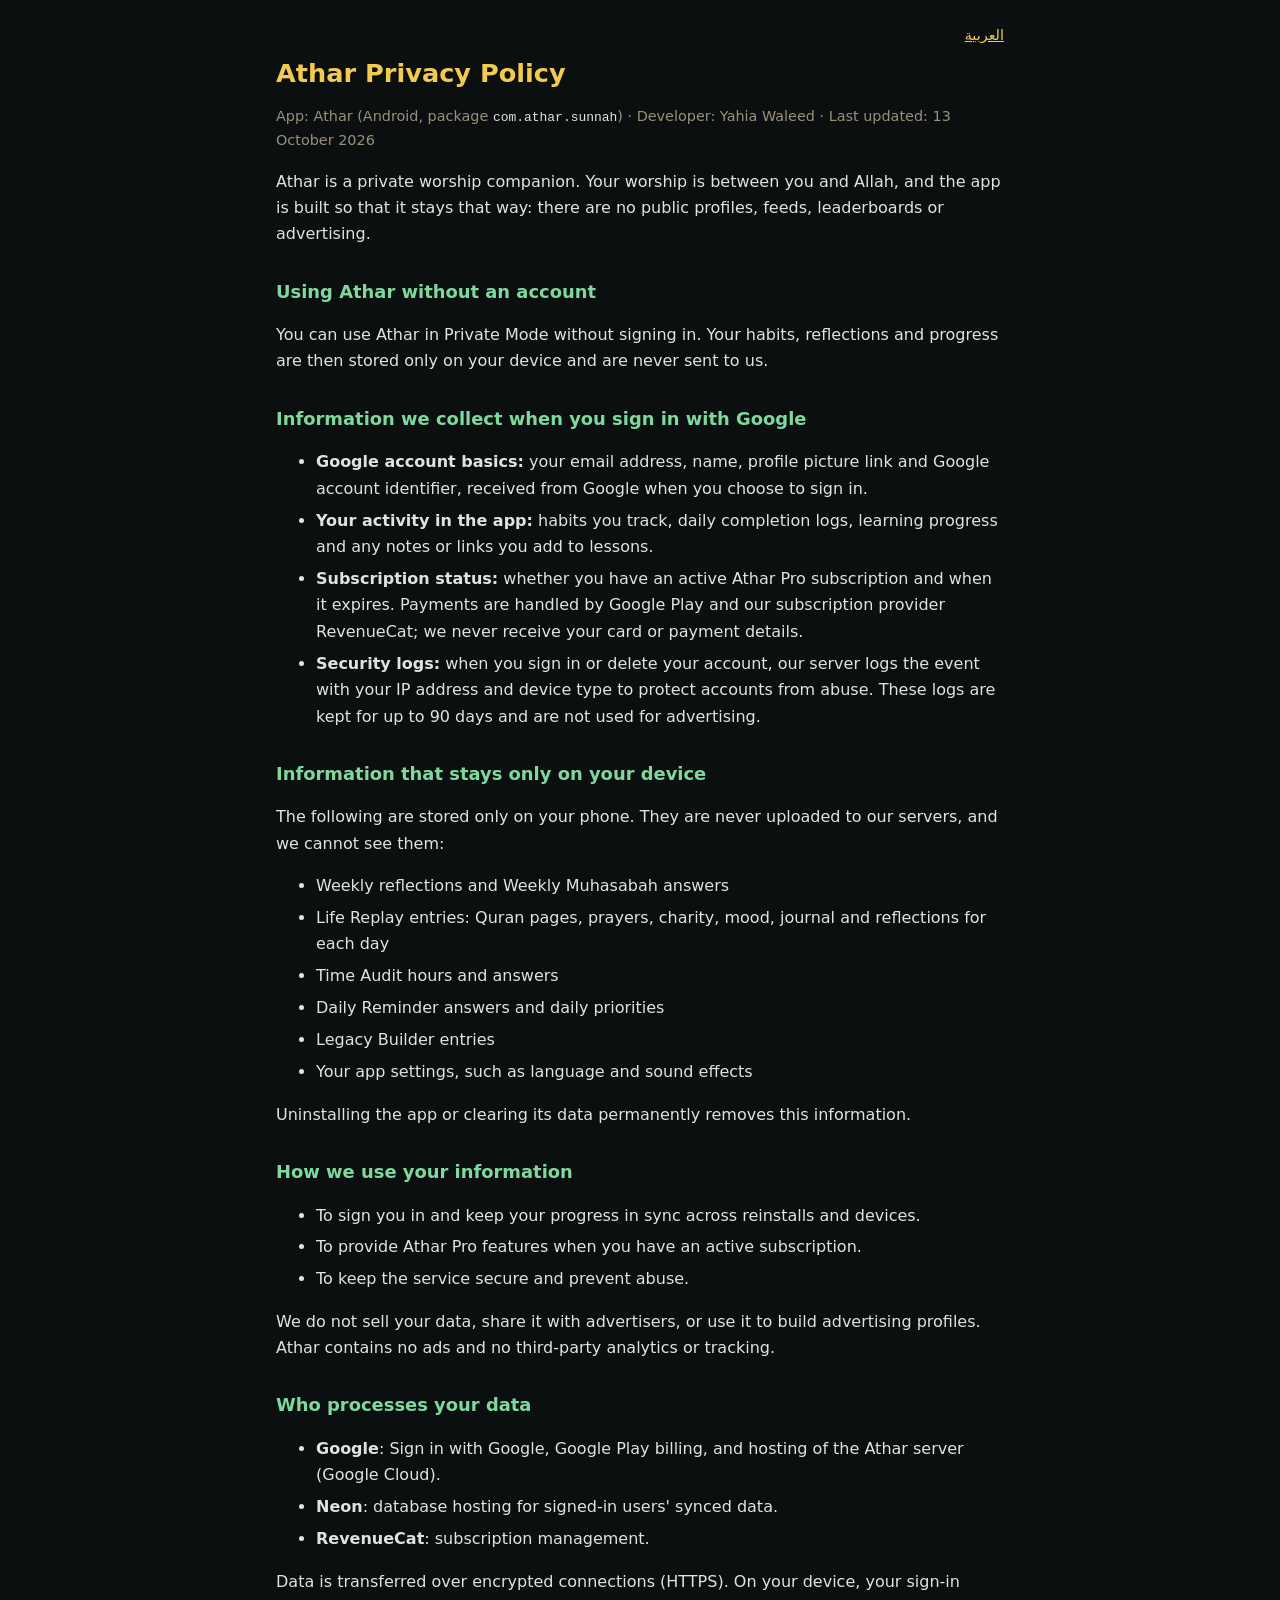
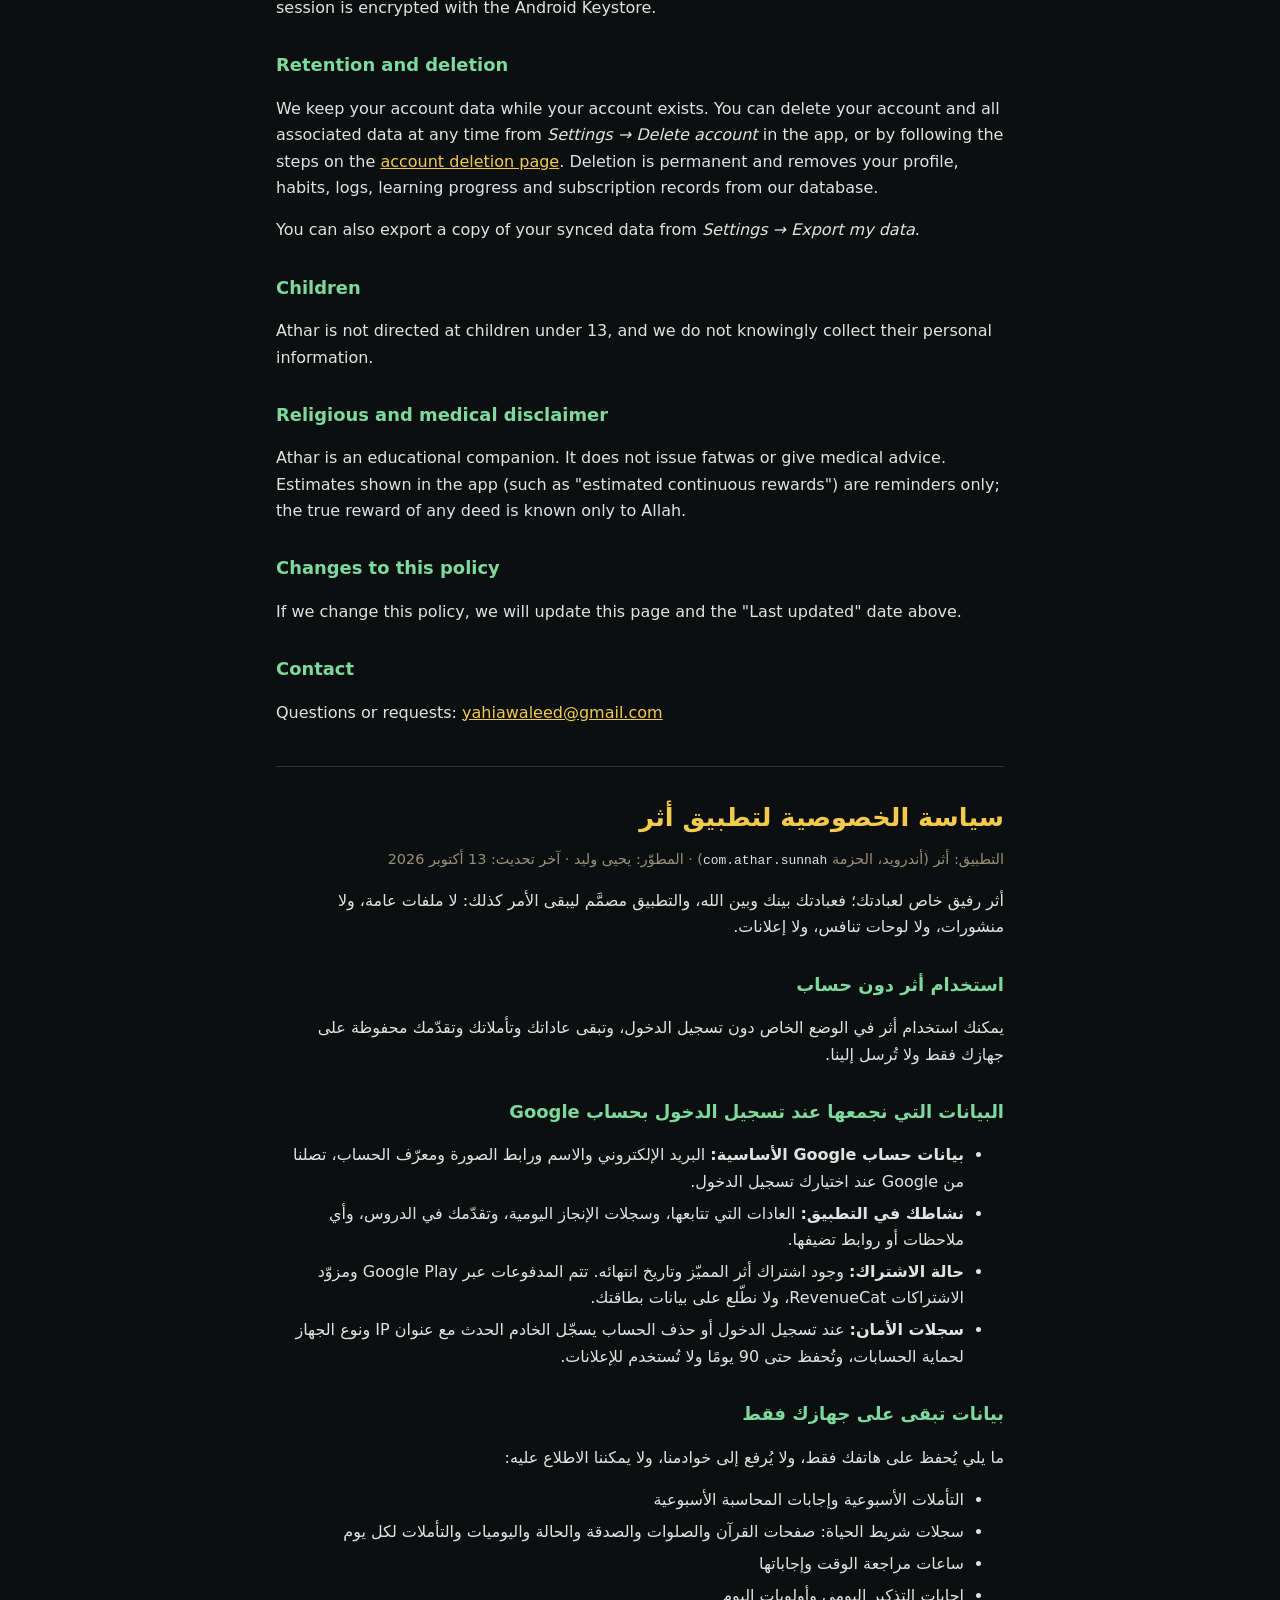
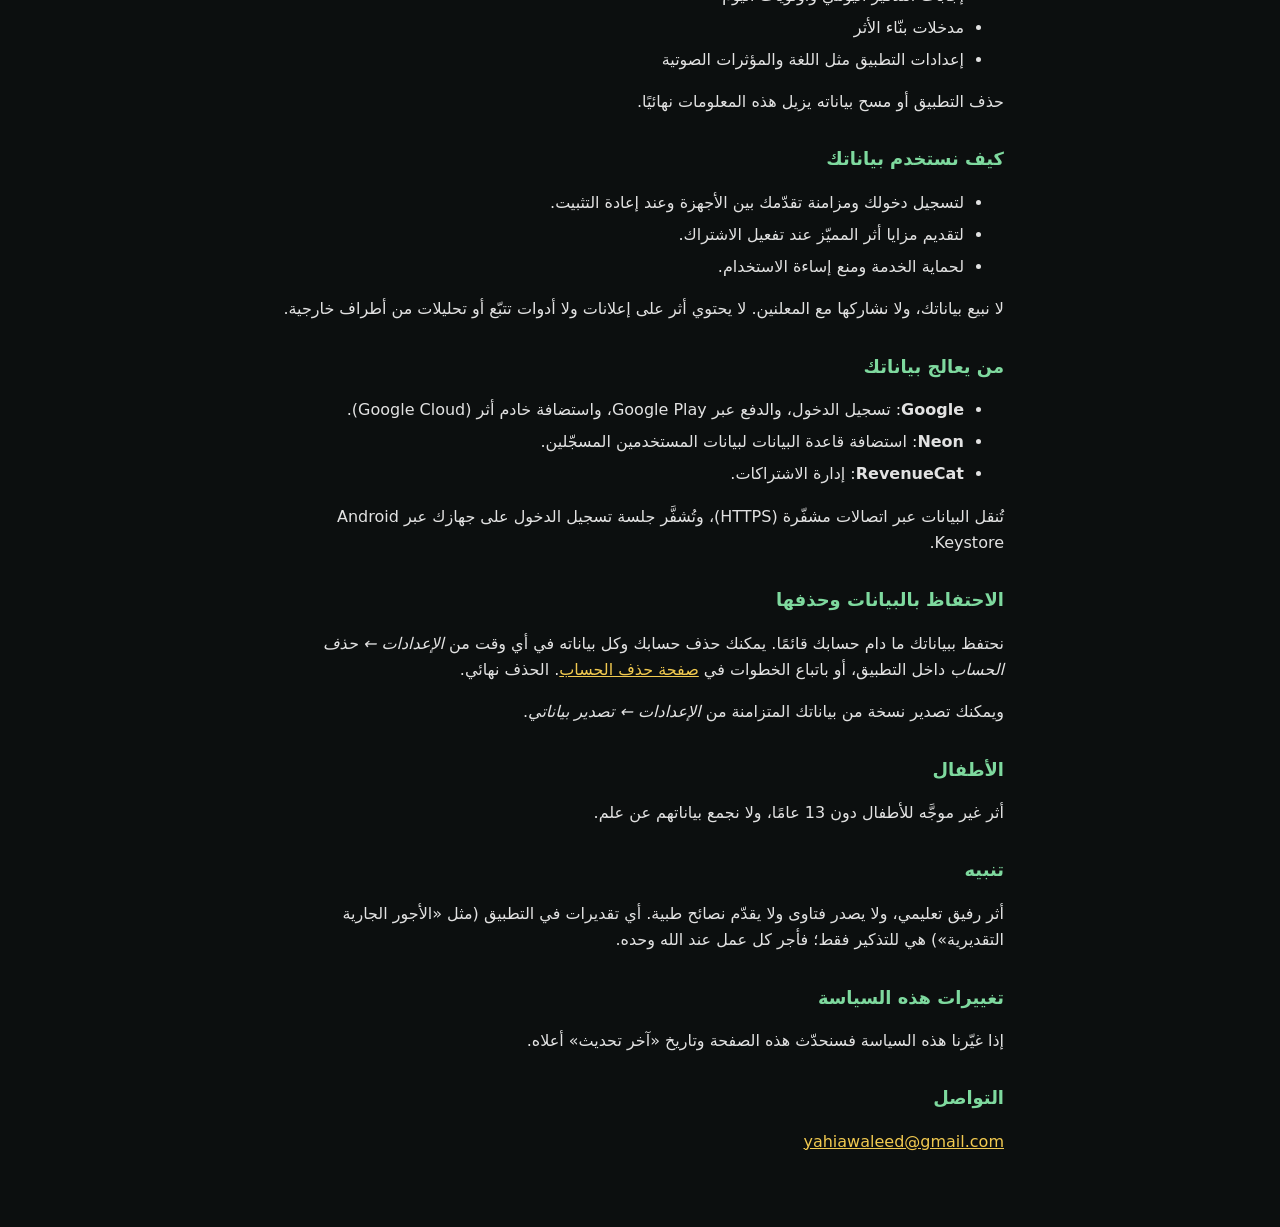
==== index.html @ e37eab5e "Add Athar privacy policy and account deletion pages Co-Authored-By: Claude Opus 5.5 <noreply@anthrop" ====
<!doctype html>
<html lang="en">
<head>
<meta charset="utf-8">
<meta name="viewport" content="width=device-width, initial-scale=1">
<title>Athar Privacy Policy</title>
<meta name="description" content="Privacy policy for Athar, a private worship companion app for Android.">
<link rel="stylesheet" href="style.css">
</head>
<body>
<nav class="top"><a href="#ar" class="lang">العربية</a></nav>

<section>
<h1>Athar Privacy Policy</h1>
<p class="muted">App: Athar (Android, package <code>com.athar.sunnah</code>) · Developer: Yahia Waleed · Last updated: 13 October 2026</p>
<p>Athar is a private worship companion. Your worship is between you and Allah, and the app is built so that it stays that way: there are no public profiles, feeds, leaderboards or advertising.</p>

<h2>Using Athar without an account</h2>
<p>You can use Athar in Private Mode without signing in. Your habits, reflections and progress are then stored only on your device and are never sent to us.</p>

<h2>Information we collect when you sign in with Google</h2>
<ul>
  <li><strong>Google account basics:</strong> your email address, name, profile picture link and Google account identifier, received from Google when you choose to sign in.</li>
  <li><strong>Your activity in the app:</strong> habits you track, daily completion logs, learning progress and any notes or links you add to lessons.</li>
  <li><strong>Subscription status:</strong> whether you have an active Athar Pro subscription and when it expires. Payments are handled by Google Play and our subscription provider RevenueCat; we never receive your card or payment details.</li>
  <li><strong>Security logs:</strong> when you sign in or delete your account, our server logs the event with your IP address and device type to protect accounts from abuse. These logs are kept for up to 90 days and are not used for advertising.</li>
</ul>

<h2>Information that stays only on your device</h2>
<p>The following are stored only on your phone. They are never uploaded to our servers, and we cannot see them:</p>
<ul>
  <li>Weekly reflections and Weekly Muhasabah answers</li>
  <li>Life Replay entries: Quran pages, prayers, charity, mood, journal and reflections for each day</li>
  <li>Time Audit hours and answers</li>
  <li>Daily Reminder answers and daily priorities</li>
  <li>Legacy Builder entries</li>
  <li>Your app settings, such as language and sound effects</li>
</ul>
<p>Uninstalling the app or clearing its data permanently removes this information.</p>

<h2>How we use your information</h2>
<ul>
  <li>To sign you in and keep your progress in sync across reinstalls and devices.</li>
  <li>To provide Athar Pro features when you have an active subscription.</li>
  <li>To keep the service secure and prevent abuse.</li>
</ul>
<p>We do not sell your data, share it with advertisers, or use it to build advertising profiles. Athar contains no ads and no third-party analytics or tracking.</p>

<h2>Who processes your data</h2>
<ul>
  <li><strong>Google</strong>: Sign in with Google, Google Play billing, and hosting of the Athar server (Google Cloud).</li>
  <li><strong>Neon</strong>: database hosting for signed-in users' synced data.</li>
  <li><strong>RevenueCat</strong>: subscription management.</li>
</ul>
<p>Data is transferred over encrypted connections (HTTPS). On your device, your sign-in session is encrypted with the Android Keystore.</p>

<h2>Retention and deletion</h2>
<p>We keep your account data while your account exists. You can delete your account and all associated data at any time from <em>Settings → Delete account</em> in the app, or by following the steps on the <a href="account-deletion.html">account deletion page</a>. Deletion is permanent and removes your profile, habits, logs, learning progress and subscription records from our database.</p>
<p>You can also export a copy of your synced data from <em>Settings → Export my data</em>.</p>

<h2>Children</h2>
<p>Athar is not directed at children under 13, and we do not knowingly collect their personal information.</p>

<h2>Religious and medical disclaimer</h2>
<p>Athar is an educational companion. It does not issue fatwas or give medical advice. Estimates shown in the app (such as "estimated continuous rewards") are reminders only; the true reward of any deed is known only to Allah.</p>

<h2>Changes to this policy</h2>
<p>If we change this policy, we will update this page and the "Last updated" date above.</p>

<h2>Contact</h2>
<p>Questions or requests: <a href="mailto:yahiawaleed@gmail.com">yahiawaleed@gmail.com</a></p>
</section>

<section dir="rtl" lang="ar" id="ar">
<h1>سياسة الخصوصية لتطبيق أثر</h1>
<p class="muted">التطبيق: أثر (أندرويد، الحزمة <code>com.athar.sunnah</code>) · المطوّر: يحيى وليد · آخر تحديث: 13 أكتوبر 2026</p>
<p>أثر رفيق خاص لعبادتك؛ فعبادتك بينك وبين الله، والتطبيق مصمَّم ليبقى الأمر كذلك: لا ملفات عامة، ولا منشورات، ولا لوحات تنافس، ولا إعلانات.</p>

<h2>استخدام أثر دون حساب</h2>
<p>يمكنك استخدام أثر في الوضع الخاص دون تسجيل الدخول، وتبقى عاداتك وتأملاتك وتقدّمك محفوظة على جهازك فقط ولا تُرسل إلينا.</p>

<h2>البيانات التي نجمعها عند تسجيل الدخول بحساب Google</h2>
<ul>
  <li><strong>بيانات حساب Google الأساسية:</strong> البريد الإلكتروني والاسم ورابط الصورة ومعرّف الحساب، تصلنا من Google عند اختيارك تسجيل الدخول.</li>
  <li><strong>نشاطك في التطبيق:</strong> العادات التي تتابعها، وسجلات الإنجاز اليومية، وتقدّمك في الدروس، وأي ملاحظات أو روابط تضيفها.</li>
  <li><strong>حالة الاشتراك:</strong> وجود اشتراك أثر المميّز وتاريخ انتهائه. تتم المدفوعات عبر Google Play ومزوّد الاشتراكات RevenueCat، ولا نطّلع على بيانات بطاقتك.</li>
  <li><strong>سجلات الأمان:</strong> عند تسجيل الدخول أو حذف الحساب يسجّل الخادم الحدث مع عنوان IP ونوع الجهاز لحماية الحسابات، وتُحفظ حتى 90 يومًا ولا تُستخدم للإعلانات.</li>
</ul>

<h2>بيانات تبقى على جهازك فقط</h2>
<p>ما يلي يُحفظ على هاتفك فقط، ولا يُرفع إلى خوادمنا، ولا يمكننا الاطلاع عليه:</p>
<ul>
  <li>التأملات الأسبوعية وإجابات المحاسبة الأسبوعية</li>
  <li>سجلات شريط الحياة: صفحات القرآن والصلوات والصدقة والحالة واليوميات والتأملات لكل يوم</li>
  <li>ساعات مراجعة الوقت وإجاباتها</li>
  <li>إجابات التذكير اليومي وأولويات اليوم</li>
  <li>مدخلات بنّاء الأثر</li>
  <li>إعدادات التطبيق مثل اللغة والمؤثرات الصوتية</li>
</ul>
<p>حذف التطبيق أو مسح بياناته يزيل هذه المعلومات نهائيًا.</p>

<h2>كيف نستخدم بياناتك</h2>
<ul>
  <li>لتسجيل دخولك ومزامنة تقدّمك بين الأجهزة وعند إعادة التثبيت.</li>
  <li>لتقديم مزايا أثر المميّز عند تفعيل الاشتراك.</li>
  <li>لحماية الخدمة ومنع إساءة الاستخدام.</li>
</ul>
<p>لا نبيع بياناتك، ولا نشاركها مع المعلنين. لا يحتوي أثر على إعلانات ولا أدوات تتبّع أو تحليلات من أطراف خارجية.</p>

<h2>من يعالج بياناتك</h2>
<ul>
  <li><strong>Google</strong>: تسجيل الدخول، والدفع عبر Google Play، واستضافة خادم أثر (Google Cloud).</li>
  <li><strong>Neon</strong>: استضافة قاعدة البيانات لبيانات المستخدمين المسجّلين.</li>
  <li><strong>RevenueCat</strong>: إدارة الاشتراكات.</li>
</ul>
<p>تُنقل البيانات عبر اتصالات مشفّرة (HTTPS)، وتُشفَّر جلسة تسجيل الدخول على جهازك عبر Android Keystore.</p>

<h2>الاحتفاظ بالبيانات وحذفها</h2>
<p>نحتفظ ببياناتك ما دام حسابك قائمًا. يمكنك حذف حسابك وكل بياناته في أي وقت من <em>الإعدادات ← حذف الحساب</em> داخل التطبيق، أو باتباع الخطوات في <a href="account-deletion.html">صفحة حذف الحساب</a>. الحذف نهائي.</p>
<p>ويمكنك تصدير نسخة من بياناتك المتزامنة من <em>الإعدادات ← تصدير بياناتي</em>.</p>

<h2>الأطفال</h2>
<p>أثر غير موجَّه للأطفال دون 13 عامًا، ولا نجمع بياناتهم عن علم.</p>

<h2>تنبيه</h2>
<p>أثر رفيق تعليمي، ولا يصدر فتاوى ولا يقدّم نصائح طبية. أي تقديرات في التطبيق (مثل «الأجور الجارية التقديرية») هي للتذكير فقط؛ فأجر كل عمل عند الله وحده.</p>

<h2>تغييرات هذه السياسة</h2>
<p>إذا غيّرنا هذه السياسة فسنحدّث هذه الصفحة وتاريخ «آخر تحديث» أعلاه.</p>

<h2>التواصل</h2>
<p><a href="mailto:yahiawaleed@gmail.com">yahiawaleed@gmail.com</a></p>
</section>
</body>
</html>
---- style.css ----
:root {
  color-scheme: dark;
  --bg: #0c0f0f;
  --text: #e2e2e2;
  --gold: #f2ca50;
  --emerald: #7ed99e;
  --muted: #99907c;
  --line: #333535;
}

* { box-sizing: border-box; }

body {
  margin: 0 auto;
  max-width: 760px;
  padding: 24px 16px 56px;
  background: var(--bg);
  color: var(--text);
  font-family: system-ui, -apple-system, "Segoe UI", Roboto, Tahoma, sans-serif;
  line-height: 1.65;
  overflow-wrap: break-word;
}

nav.top { text-align: end; font-size: 0.9rem; }
a { color: var(--gold); }
h1 { color: var(--gold); font-size: 1.6rem; line-height: 1.3; margin: 0.6rem 0 0.2rem; }
h2 { color: var(--emerald); font-size: 1.12rem; margin-top: 1.8rem; }
.muted { color: var(--muted); font-size: 0.9rem; }
code { font-size: 0.9em; color: var(--text); }
li { margin-bottom: 0.35rem; }

section[dir="rtl"] {
  border-top: 1px solid var(--line);
  margin-top: 2.5rem;
  padding-top: 1.5rem;
}
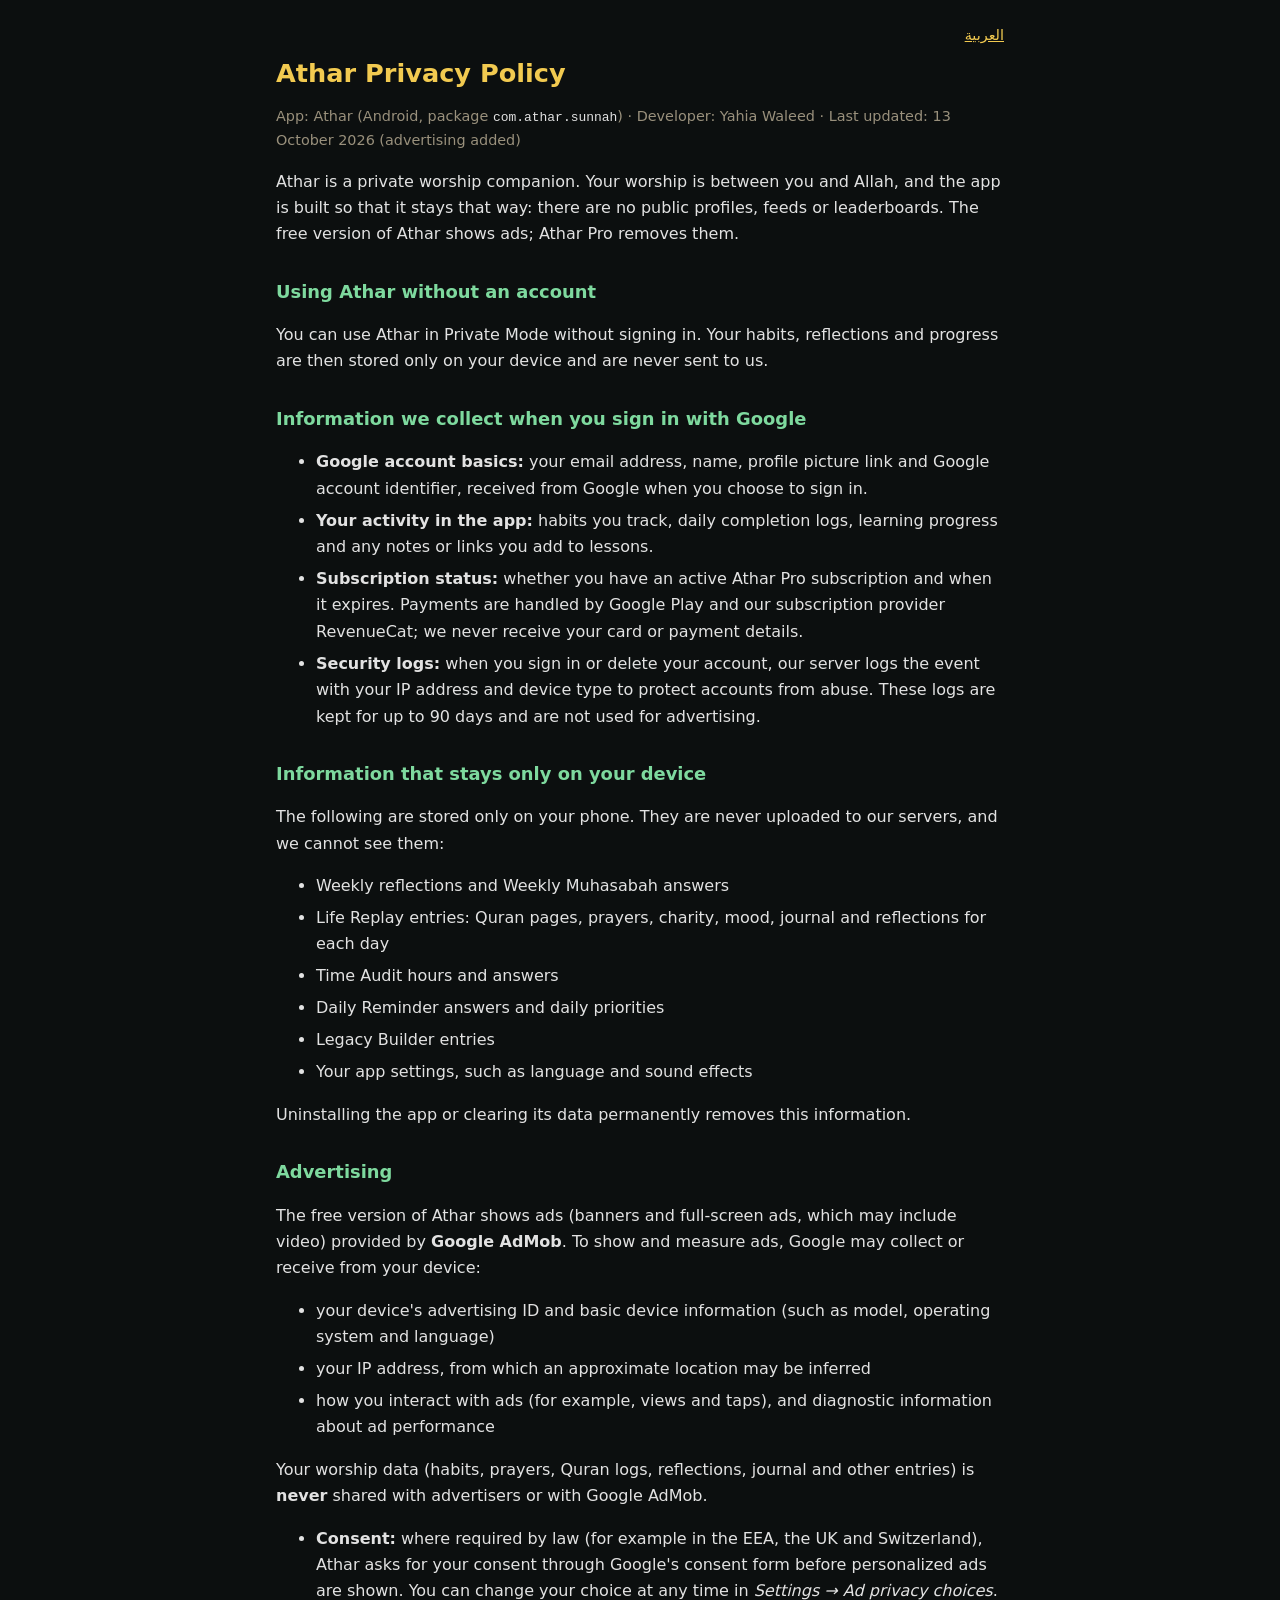
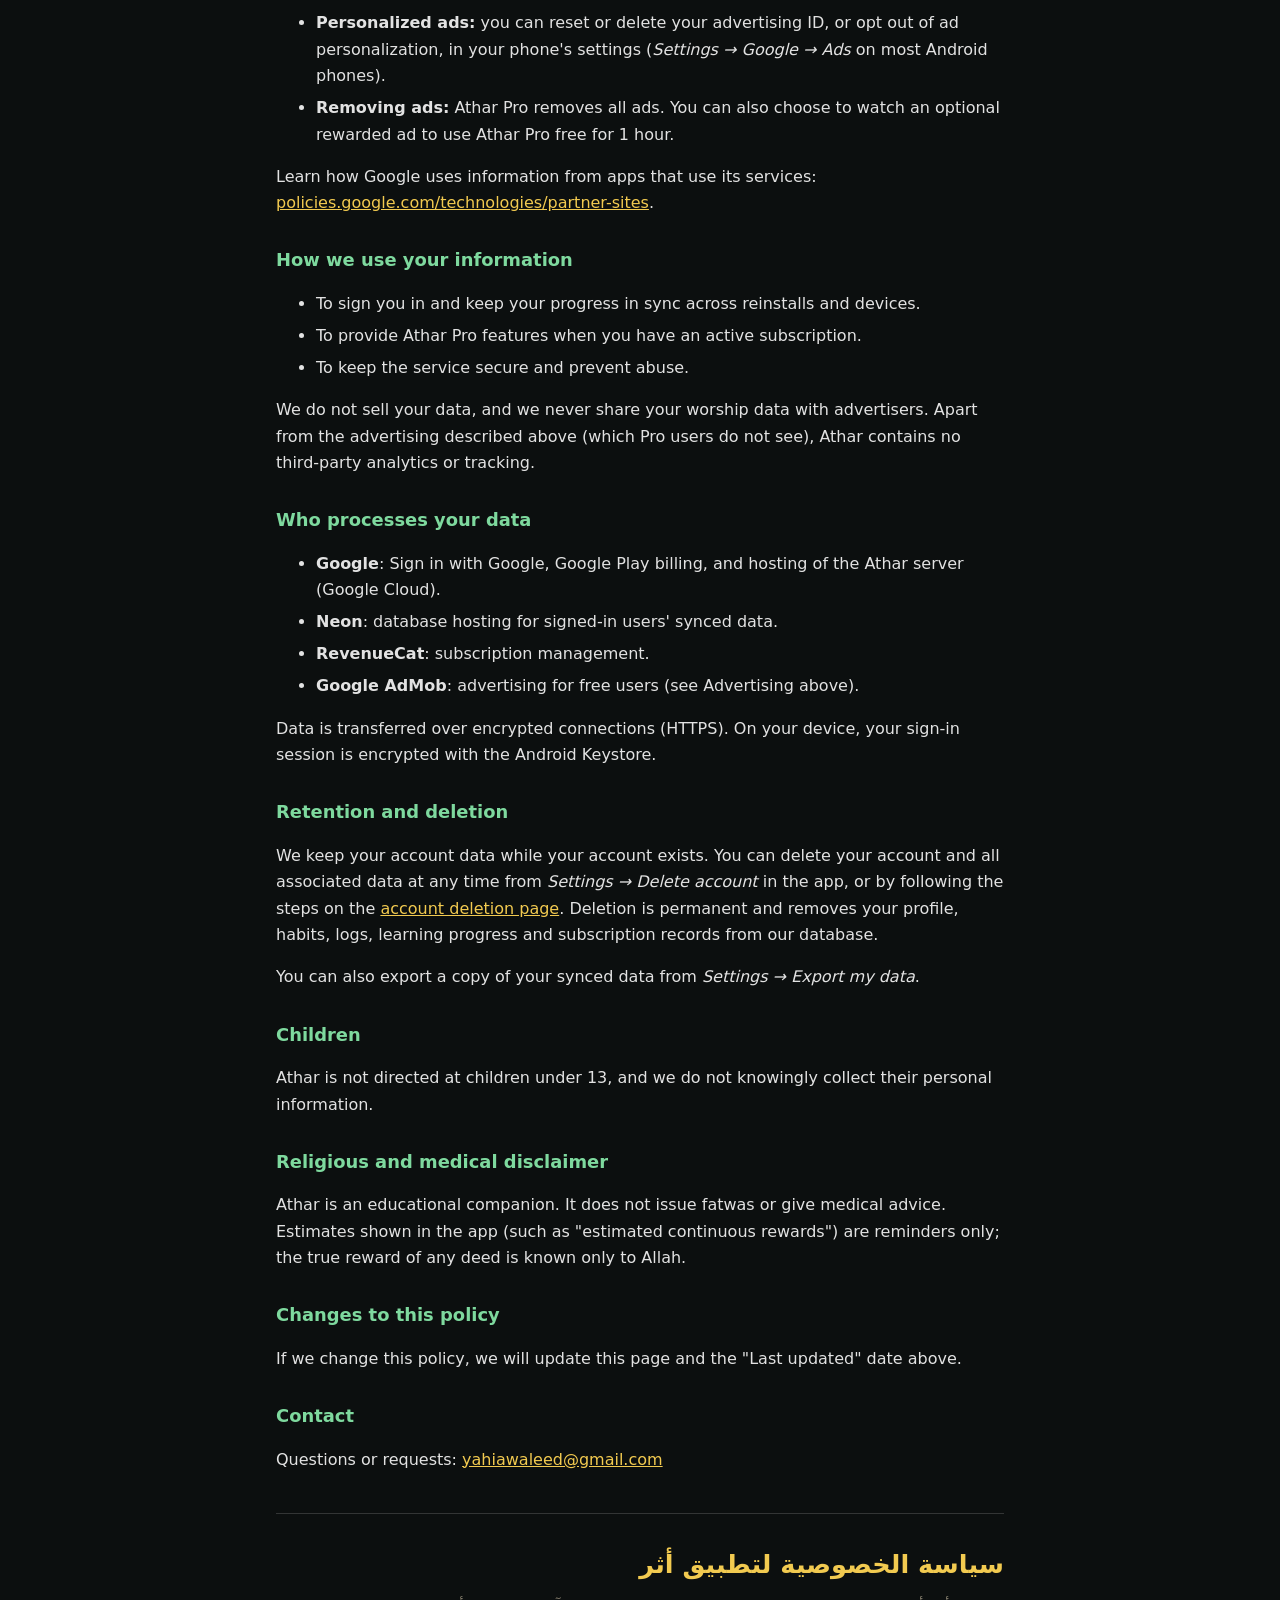
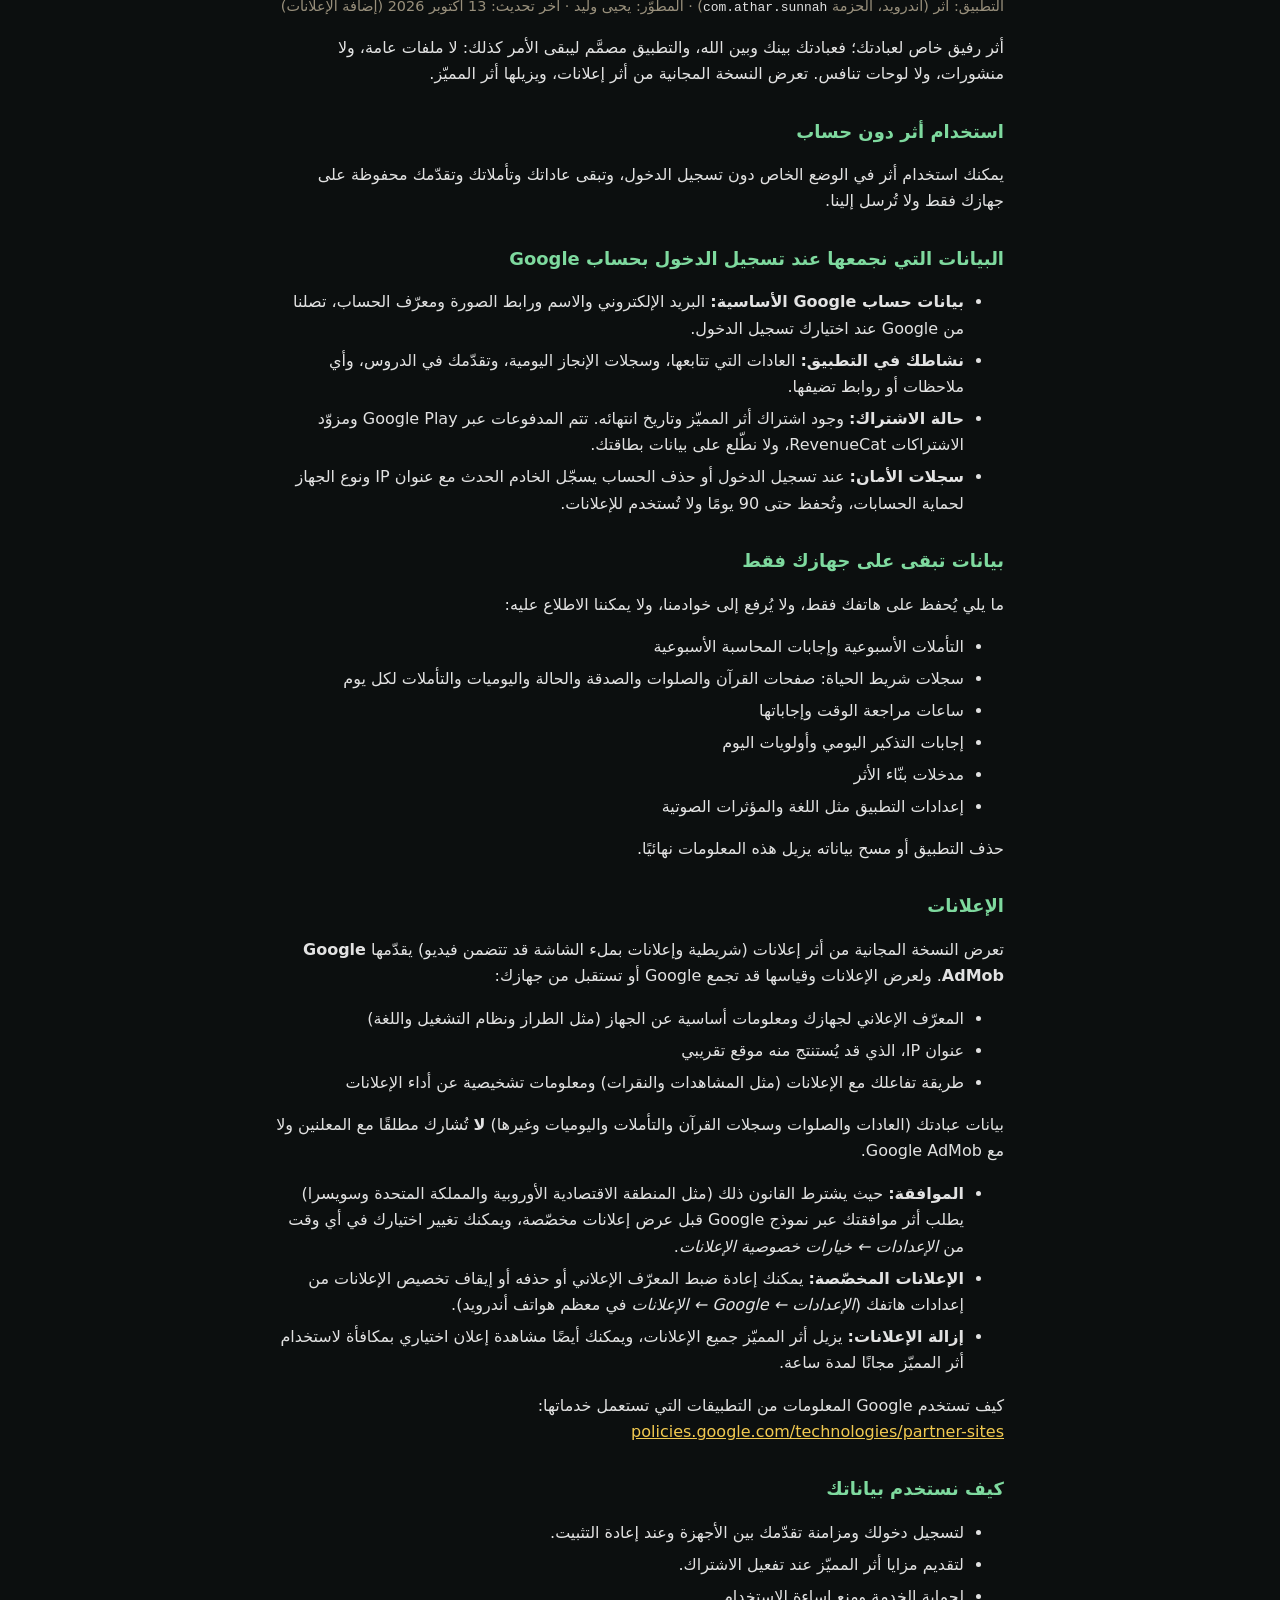
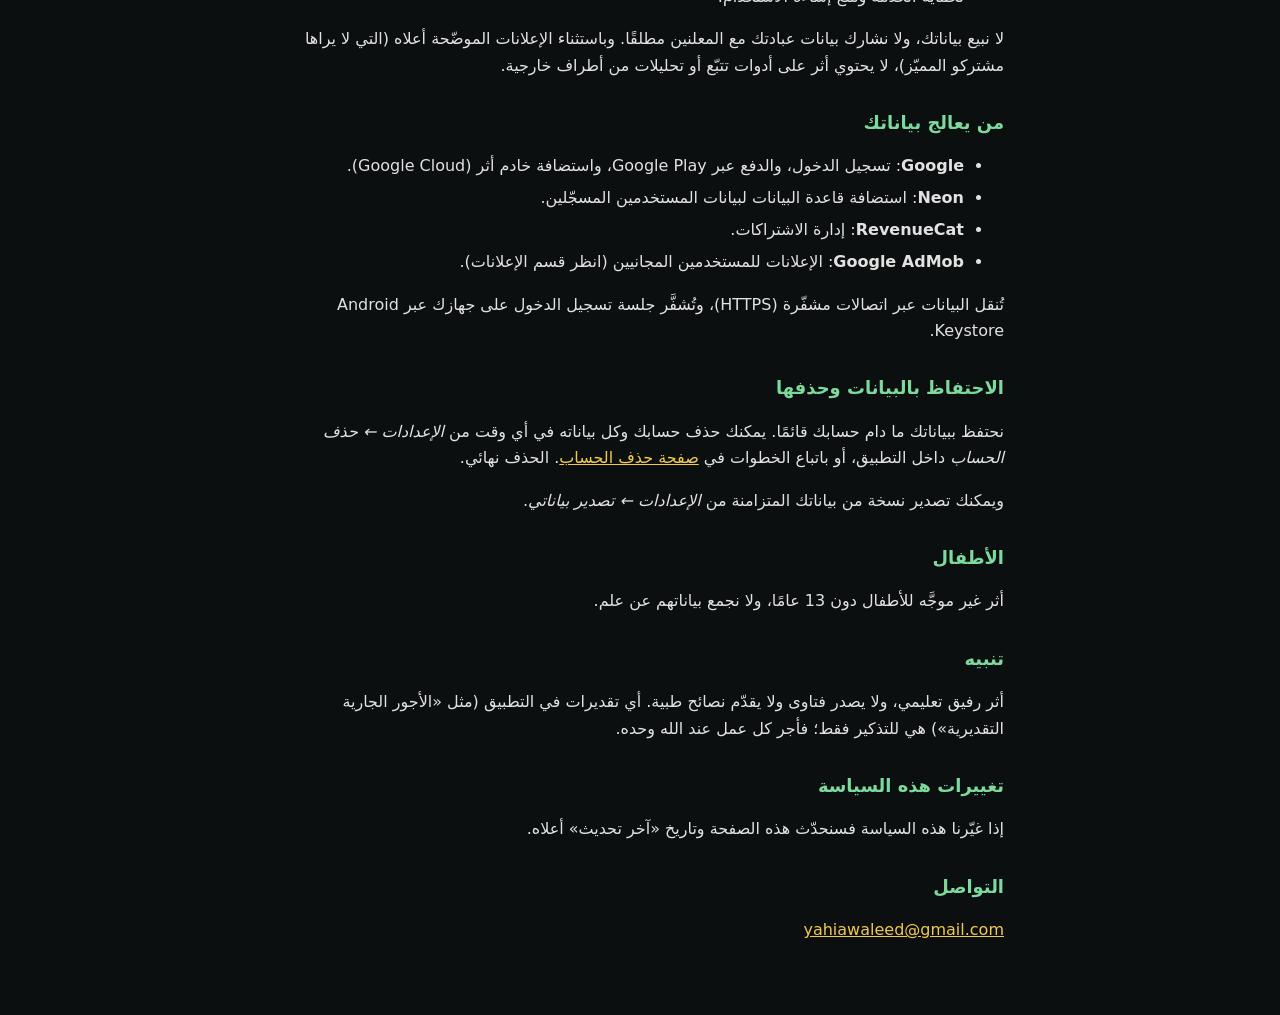
==== commit 8ee537d5: "Privacy policy: add Google AdMob advertising section Co-Authored-By: Claude Opus 5.5 <noreply@anthro" ====
--- a/index.html
+++ b/index.html
@@ -12,8 +12,8 @@
 
 <section>
 <h1>Athar Privacy Policy</h1>
-<p class="muted">App: Athar (Android, package <code>com.athar.sunnah</code>) · Developer: Yahia Waleed · Last updated: 13 October 2026</p>
-<p>Athar is a private worship companion. Your worship is between you and Allah, and the app is built so that it stays that way: there are no public profiles, feeds, leaderboards or advertising.</p>
+<p class="muted">App: Athar (Android, package <code>com.athar.sunnah</code>) · Developer: Yahia Waleed · Last updated: 13 October 2026 (advertising added)</p>
+<p>Athar is a private worship companion. Your worship is between you and Allah, and the app is built so that it stays that way: there are no public profiles, feeds or leaderboards. The free version of Athar shows ads; Athar Pro removes them.</p>
 
 <h2>Using Athar without an account</h2>
 <p>You can use Athar in Private Mode without signing in. Your habits, reflections and progress are then stored only on your device and are never sent to us.</p>
@@ -38,19 +38,35 @@
 </ul>
 <p>Uninstalling the app or clearing its data permanently removes this information.</p>
 
+<h2>Advertising</h2>
+<p>The free version of Athar shows ads (banners and full-screen ads, which may include video) provided by <strong>Google AdMob</strong>. To show and measure ads, Google may collect or receive from your device:</p>
+<ul>
+  <li>your device's advertising ID and basic device information (such as model, operating system and language)</li>
+  <li>your IP address, from which an approximate location may be inferred</li>
+  <li>how you interact with ads (for example, views and taps), and diagnostic information about ad performance</li>
+</ul>
+<p>Your worship data (habits, prayers, Quran logs, reflections, journal and other entries) is <strong>never</strong> shared with advertisers or with Google AdMob.</p>
+<ul>
+  <li><strong>Consent:</strong> where required by law (for example in the EEA, the UK and Switzerland), Athar asks for your consent through Google's consent form before personalized ads are shown. You can change your choice at any time in <em>Settings → Ad privacy choices</em>.</li>
+  <li><strong>Personalized ads:</strong> you can reset or delete your advertising ID, or opt out of ad personalization, in your phone's settings (<em>Settings → Google → Ads</em> on most Android phones).</li>
+  <li><strong>Removing ads:</strong> Athar Pro removes all ads. You can also choose to watch an optional rewarded ad to use Athar Pro free for 1 hour.</li>
+</ul>
+<p>Learn how Google uses information from apps that use its services: <a href="https://policies.google.com/technologies/partner-sites">policies.google.com/technologies/partner-sites</a>.</p>
+
 <h2>How we use your information</h2>
 <ul>
   <li>To sign you in and keep your progress in sync across reinstalls and devices.</li>
   <li>To provide Athar Pro features when you have an active subscription.</li>
   <li>To keep the service secure and prevent abuse.</li>
 </ul>
-<p>We do not sell your data, share it with advertisers, or use it to build advertising profiles. Athar contains no ads and no third-party analytics or tracking.</p>
+<p>We do not sell your data, and we never share your worship data with advertisers. Apart from the advertising described above (which Pro users do not see), Athar contains no third-party analytics or tracking.</p>
 
 <h2>Who processes your data</h2>
 <ul>
   <li><strong>Google</strong>: Sign in with Google, Google Play billing, and hosting of the Athar server (Google Cloud).</li>
   <li><strong>Neon</strong>: database hosting for signed-in users' synced data.</li>
   <li><strong>RevenueCat</strong>: subscription management.</li>
+  <li><strong>Google AdMob</strong>: advertising for free users (see Advertising above).</li>
 </ul>
 <p>Data is transferred over encrypted connections (HTTPS). On your device, your sign-in session is encrypted with the Android Keystore.</p>
 
@@ -73,8 +89,8 @@
 
 <section dir="rtl" lang="ar" id="ar">
 <h1>سياسة الخصوصية لتطبيق أثر</h1>
-<p class="muted">التطبيق: أثر (أندرويد، الحزمة <code>com.athar.sunnah</code>) · المطوّر: يحيى وليد · آخر تحديث: 13 أكتوبر 2026</p>
-<p>أثر رفيق خاص لعبادتك؛ فعبادتك بينك وبين الله، والتطبيق مصمَّم ليبقى الأمر كذلك: لا ملفات عامة، ولا منشورات، ولا لوحات تنافس، ولا إعلانات.</p>
+<p class="muted">التطبيق: أثر (أندرويد، الحزمة <code>com.athar.sunnah</code>) · المطوّر: يحيى وليد · آخر تحديث: 13 أكتوبر 2026 (إضافة الإعلانات)</p>
+<p>أثر رفيق خاص لعبادتك؛ فعبادتك بينك وبين الله، والتطبيق مصمَّم ليبقى الأمر كذلك: لا ملفات عامة، ولا منشورات، ولا لوحات تنافس. تعرض النسخة المجانية من أثر إعلانات، ويزيلها أثر المميّز.</p>
 
 <h2>استخدام أثر دون حساب</h2>
 <p>يمكنك استخدام أثر في الوضع الخاص دون تسجيل الدخول، وتبقى عاداتك وتأملاتك وتقدّمك محفوظة على جهازك فقط ولا تُرسل إلينا.</p>
@@ -99,19 +115,35 @@
 </ul>
 <p>حذف التطبيق أو مسح بياناته يزيل هذه المعلومات نهائيًا.</p>
 
+<h2>الإعلانات</h2>
+<p>تعرض النسخة المجانية من أثر إعلانات (شريطية وإعلانات بملء الشاشة قد تتضمن فيديو) يقدّمها <strong>Google AdMob</strong>. ولعرض الإعلانات وقياسها قد تجمع Google أو تستقبل من جهازك:</p>
+<ul>
+  <li>المعرّف الإعلاني لجهازك ومعلومات أساسية عن الجهاز (مثل الطراز ونظام التشغيل واللغة)</li>
+  <li>عنوان IP، الذي قد يُستنتج منه موقع تقريبي</li>
+  <li>طريقة تفاعلك مع الإعلانات (مثل المشاهدات والنقرات) ومعلومات تشخيصية عن أداء الإعلانات</li>
+</ul>
+<p>بيانات عبادتك (العادات والصلوات وسجلات القرآن والتأملات واليوميات وغيرها) <strong>لا</strong> تُشارك مطلقًا مع المعلنين ولا مع Google AdMob.</p>
+<ul>
+  <li><strong>الموافقة:</strong> حيث يشترط القانون ذلك (مثل المنطقة الاقتصادية الأوروبية والمملكة المتحدة وسويسرا) يطلب أثر موافقتك عبر نموذج Google قبل عرض إعلانات مخصّصة، ويمكنك تغيير اختيارك في أي وقت من <em>الإعدادات ← خيارات خصوصية الإعلانات</em>.</li>
+  <li><strong>الإعلانات المخصّصة:</strong> يمكنك إعادة ضبط المعرّف الإعلاني أو حذفه أو إيقاف تخصيص الإعلانات من إعدادات هاتفك (<em>الإعدادات ← Google ← الإعلانات</em> في معظم هواتف أندرويد).</li>
+  <li><strong>إزالة الإعلانات:</strong> يزيل أثر المميّز جميع الإعلانات، ويمكنك أيضًا مشاهدة إعلان اختياري بمكافأة لاستخدام أثر المميّز مجانًا لمدة ساعة.</li>
+</ul>
+<p>كيف تستخدم Google المعلومات من التطبيقات التي تستعمل خدماتها: <a href="https://policies.google.com/technologies/partner-sites">policies.google.com/technologies/partner-sites</a></p>
+
 <h2>كيف نستخدم بياناتك</h2>
 <ul>
   <li>لتسجيل دخولك ومزامنة تقدّمك بين الأجهزة وعند إعادة التثبيت.</li>
   <li>لتقديم مزايا أثر المميّز عند تفعيل الاشتراك.</li>
   <li>لحماية الخدمة ومنع إساءة الاستخدام.</li>
 </ul>
-<p>لا نبيع بياناتك، ولا نشاركها مع المعلنين. لا يحتوي أثر على إعلانات ولا أدوات تتبّع أو تحليلات من أطراف خارجية.</p>
+<p>لا نبيع بياناتك، ولا نشارك بيانات عبادتك مع المعلنين مطلقًا. وباستثناء الإعلانات الموضّحة أعلاه (التي لا يراها مشتركو المميّز)، لا يحتوي أثر على أدوات تتبّع أو تحليلات من أطراف خارجية.</p>
 
 <h2>من يعالج بياناتك</h2>
 <ul>
   <li><strong>Google</strong>: تسجيل الدخول، والدفع عبر Google Play، واستضافة خادم أثر (Google Cloud).</li>
   <li><strong>Neon</strong>: استضافة قاعدة البيانات لبيانات المستخدمين المسجّلين.</li>
   <li><strong>RevenueCat</strong>: إدارة الاشتراكات.</li>
+  <li><strong>Google AdMob</strong>: الإعلانات للمستخدمين المجانيين (انظر قسم الإعلانات).</li>
 </ul>
 <p>تُنقل البيانات عبر اتصالات مشفّرة (HTTPS)، وتُشفَّر جلسة تسجيل الدخول على جهازك عبر Android Keystore.</p>
 
